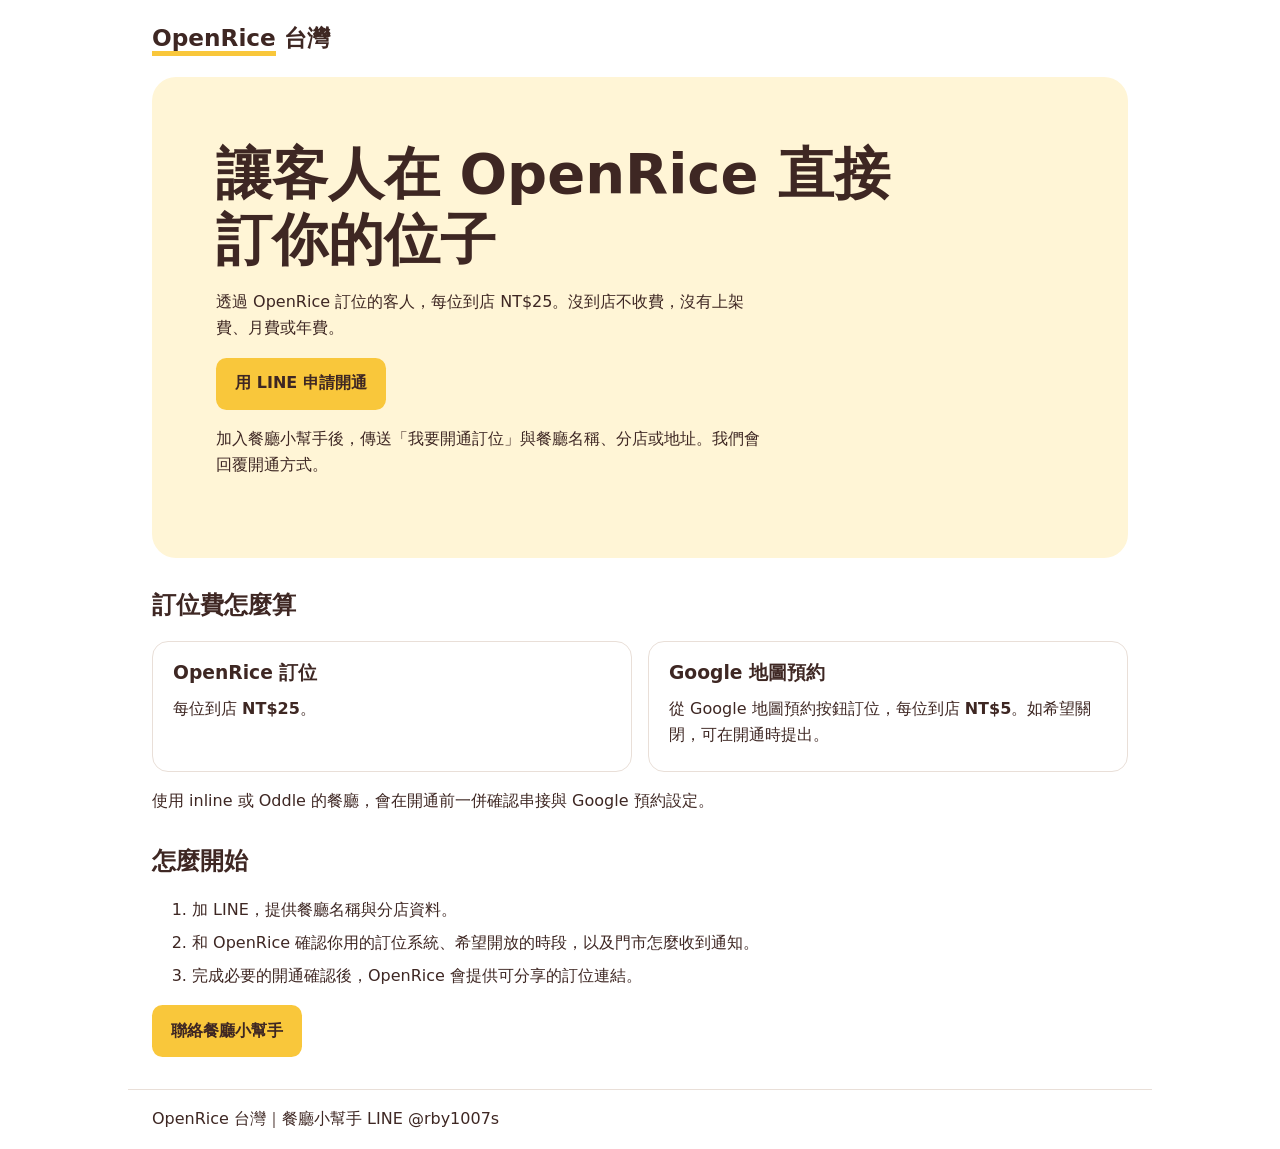
==== index.html @ 8b212c06 "Publish merchant onboarding contact page" ====
<!doctype html>
<html lang="zh-Hant-TW">
<head>
<meta charset="utf-8">
<meta name="viewport" content="width=device-width,initial-scale=1">
<meta name="description" content="OpenRice 台灣餐廳訂位開通。了解費用與申請方式，透過餐廳小幫手聯繫。">
<title>OpenRice 台灣｜餐廳訂位開通</title>
<style>
*{box-sizing:border-box}body{margin:0;background:#fff;color:#3e2723;font:1rem/1.65 system-ui,sans-serif}
header,main,footer{max-width:64rem;margin:auto;padding-inline:1.5rem}
header{padding-block:1.2rem;font-weight:800;font-size:1.45rem}header span{border-bottom:5px solid #f9c73b}
.hero{background:#fff5d6;border-radius:1.5rem;padding:clamp(1.5rem,6vw,4rem)}
h1{font-size:clamp(2rem,5vw,3.5rem);line-height:1.18;margin:0 0 1rem;max-width:18ch}
h2{line-height:1.3}.hero p{max-width:34rem}.cta{display:inline-block;background:#f9c73b;color:#3e2723;font-weight:750;border-radius:.65rem;padding:.8rem 1.2rem;text-decoration:none}
.cta:hover{background:#f5b929}.cta:focus-visible{outline:3px solid #3e2723;outline-offset:3px}
section{margin-block:2rem}.fees{display:grid;grid-template-columns:repeat(auto-fit,minmax(min(100%,18rem),1fr));gap:1rem}
article{border:1px solid #e9dfd8;border-radius:1rem;padding:1rem 1.25rem}article h3{margin:0}article p{margin-block:.4rem}
strong{font-weight:800}li{margin-block:.4rem}footer{border-top:1px solid #e9dfd8;padding-block:1rem}
</style>
</head>
<body>
<header><span>OpenRice</span> 台灣</header>
<main>
<div class="hero">
<h1>讓客人在 OpenRice 直接訂你的位子</h1>
<p>透過 OpenRice 訂位的客人，每位到店 NT$25。沒到店不收費，沒有上架費、月費或年費。</p>
<a class="cta" href="https://line.me/R/ti/p/@rby1007s">用 LINE 申請開通</a>
<p>加入餐廳小幫手後，傳送「我要開通訂位」與餐廳名稱、分店或地址。我們會回覆開通方式。</p>
</div>
<section aria-labelledby="fee">
<h2 id="fee">訂位費怎麼算</h2>
<div class="fees">
<article><h3>OpenRice 訂位</h3><p>每位到店 <strong>NT$25</strong>。</p></article>
<article><h3>Google 地圖預約</h3><p>從 Google 地圖預約按鈕訂位，每位到店 <strong>NT$5</strong>。如希望關閉，可在開通時提出。</p></article>
</div>
<p>使用 inline 或 Oddle 的餐廳，會在開通前一併確認串接與 Google 預約設定。</p>
</section>
<section aria-labelledby="steps">
<h2 id="steps">怎麼開始</h2>
<ol>
<li>加 LINE，提供餐廳名稱與分店資料。</li>
<li>和 OpenRice 確認你用的訂位系統、希望開放的時段，以及門市怎麼收到通知。</li>
<li>完成必要的開通確認後，OpenRice 會提供可分享的訂位連結。</li>
</ol>
<a class="cta" href="https://line.me/R/ti/p/@rby1007s">聯絡餐廳小幫手</a>
</section>
</main>
<footer>OpenRice 台灣｜餐廳小幫手 LINE @rby1007s</footer>
</body>
</html>
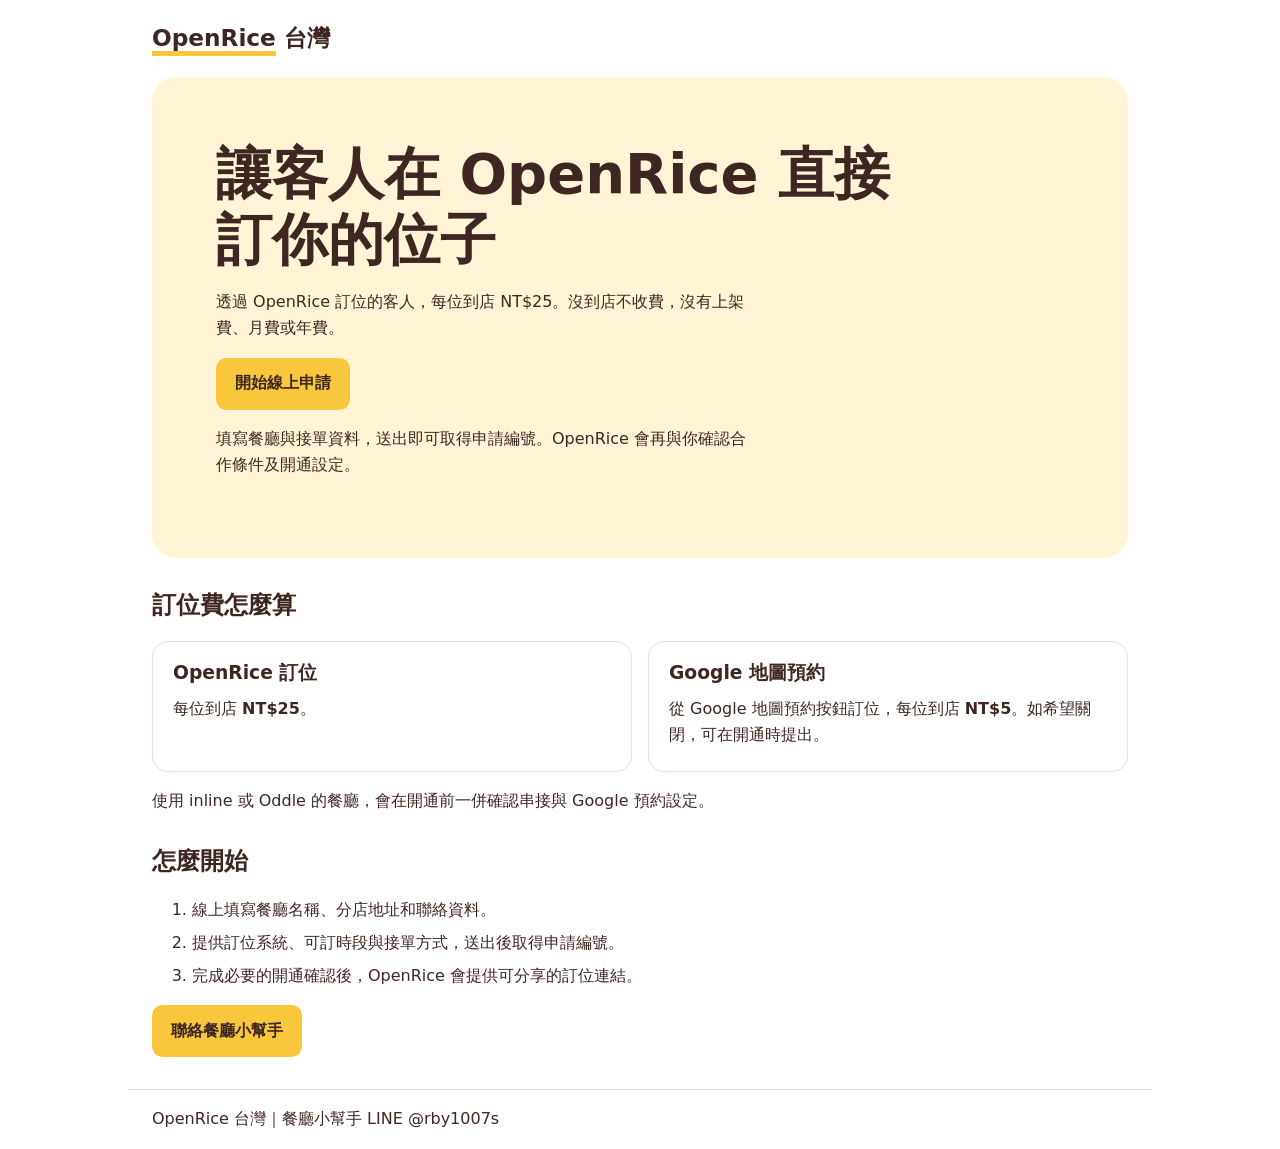
==== commit 83cadee1: "Publish six-step merchant intake form" ====
--- a/index.html
+++ b/index.html
@@ -3,7 +3,7 @@
 <head>
 <meta charset="utf-8">
 <meta name="viewport" content="width=device-width,initial-scale=1">
-<meta name="description" content="OpenRice 台灣餐廳訂位開通。了解費用與申請方式，透過餐廳小幫手聯繫。">
+<meta name="description" content="OpenRice 台灣餐廳訂位開通。了解收費並線上申請。">
 <title>OpenRice 台灣｜餐廳訂位開通</title>
 <style>
 *{box-sizing:border-box}body{margin:0;background:#fff;color:#3e2723;font:1rem/1.65 system-ui,sans-serif}
@@ -24,8 +24,8 @@
 <div class="hero">
 <h1>讓客人在 OpenRice 直接訂你的位子</h1>
 <p>透過 OpenRice 訂位的客人，每位到店 NT$25。沒到店不收費，沒有上架費、月費或年費。</p>
-<a class="cta" href="https://line.me/R/ti/p/@rby1007s">用 LINE 申請開通</a>
-<p>加入餐廳小幫手後，傳送「我要開通訂位」與餐廳名稱、分店或地址。我們會回覆開通方式。</p>
+<a class="cta" href="apply.html#apply">開始線上申請</a>
+<p>填寫餐廳與接單資料，送出即可取得申請編號。OpenRice 會再與你確認合作條件及開通設定。</p>
 </div>
 <section aria-labelledby="fee">
 <h2 id="fee">訂位費怎麼算</h2>
@@ -38,8 +38,8 @@
 <section aria-labelledby="steps">
 <h2 id="steps">怎麼開始</h2>
 <ol>
-<li>加 LINE，提供餐廳名稱與分店資料。</li>
-<li>和 OpenRice 確認你用的訂位系統、希望開放的時段，以及門市怎麼收到通知。</li>
+<li>線上填寫餐廳名稱、分店地址和聯絡資料。</li>
+<li>提供訂位系統、可訂時段與接單方式，送出後取得申請編號。</li>
 <li>完成必要的開通確認後，OpenRice 會提供可分享的訂位連結。</li>
 </ol>
 <a class="cta" href="https://line.me/R/ti/p/@rby1007s">聯絡餐廳小幫手</a>
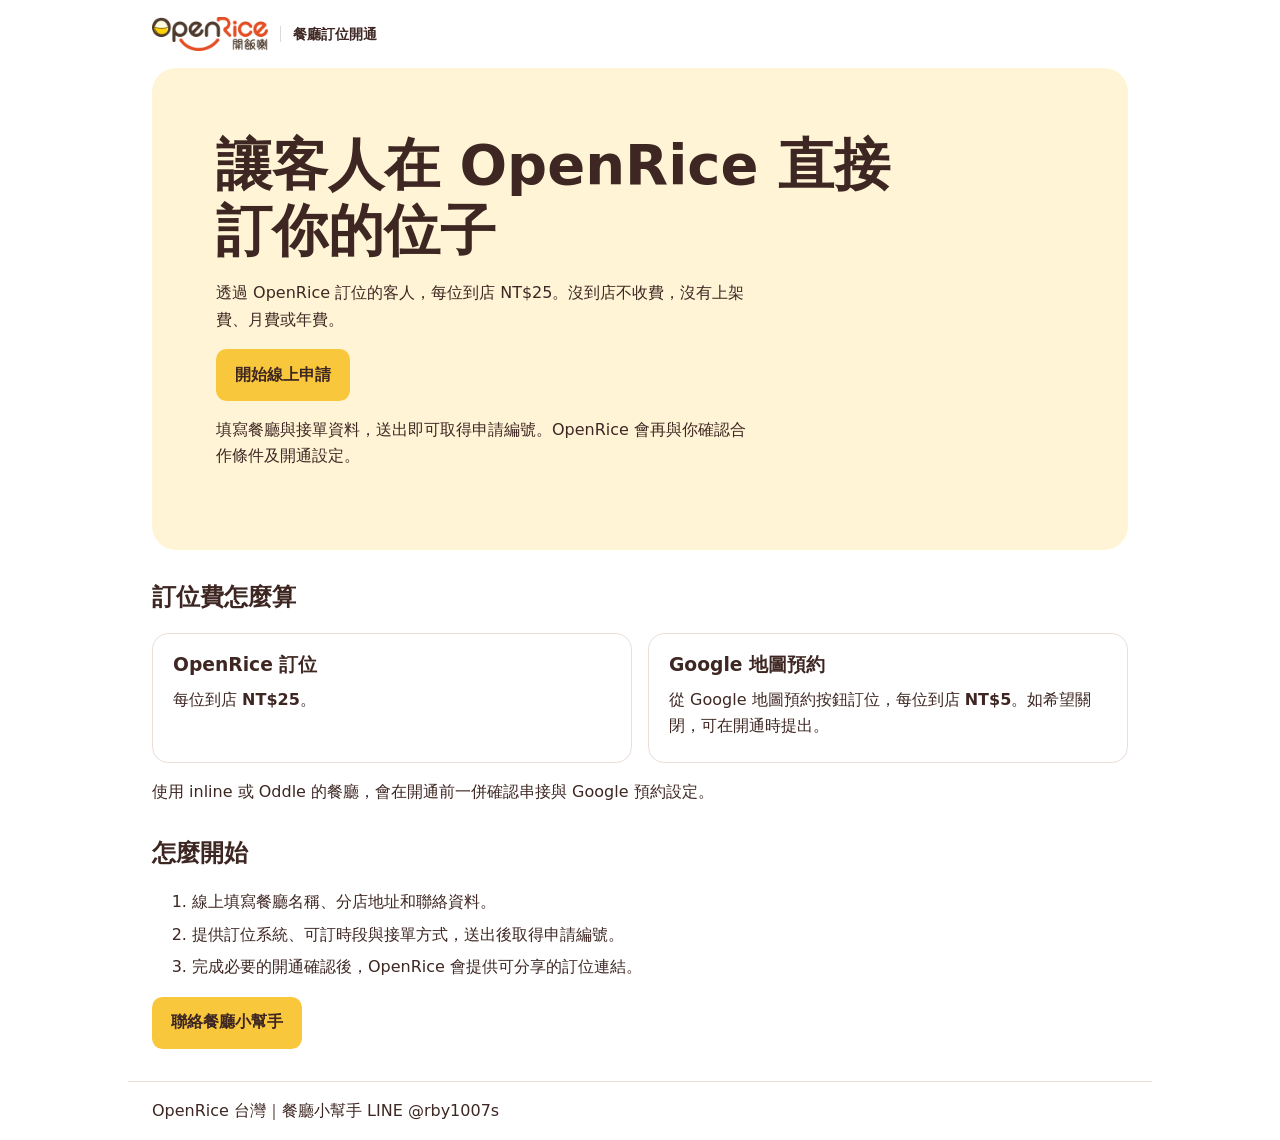
==== commit c8054c54: "Apply OpenRice branding to public onboarding" ====
--- a/index.html
+++ b/index.html
@@ -8,7 +8,7 @@
 <style>
 *{box-sizing:border-box}body{margin:0;background:#fff;color:#3e2723;font:1rem/1.65 system-ui,sans-serif}
 header,main,footer{max-width:64rem;margin:auto;padding-inline:1.5rem}
-header{padding-block:1.2rem;font-weight:800;font-size:1.45rem}header span{border-bottom:5px solid #f9c73b}
+header{display:flex;align-items:center;min-height:4.25rem;padding-block:.75rem}
 .hero{background:#fff5d6;border-radius:1.5rem;padding:clamp(1.5rem,6vw,4rem)}
 h1{font-size:clamp(2rem,5vw,3.5rem);line-height:1.18;margin:0 0 1rem;max-width:18ch}
 h2{line-height:1.3}.hero p{max-width:34rem}.cta{display:inline-block;background:#f9c73b;color:#3e2723;font-weight:750;border-radius:.65rem;padding:.8rem 1.2rem;text-decoration:none}
@@ -17,9 +17,10 @@
 article{border:1px solid #e9dfd8;border-radius:1rem;padding:1rem 1.25rem}article h3{margin:0}article p{margin-block:.4rem}
 strong{font-weight:800}li{margin-block:.4rem}footer{border-top:1px solid #e9dfd8;padding-block:1rem}
 </style>
+<link rel="stylesheet" href="assets/brand.css">
 </head>
 <body>
-<header><span>OpenRice</span> 台灣</header>
+<header><a class="brand-link" href="./"><img src="assets/openrice-logo.png" width="288" height="82" alt="OpenRice"><span>餐廳訂位開通</span></a></header>
 <main>
 <div class="hero">
 <h1>讓客人在 OpenRice 直接訂你的位子</h1>
--- a/assets/brand.css
+++ b/assets/brand.css
@@ -0,0 +1,5 @@
+.brand-link{display:inline-flex;align-items:center;gap:.75rem;color:#3e2723;text-decoration:none;font-size:.875rem;font-weight:650;line-height:1.2}
+.brand-link img{display:block;width:116px;height:auto}
+.brand-link span{border-left:1px solid #e0dad6;padding-left:.75rem}
+.brand-context{color:#70534a;font-size:.875rem}
+@media(max-width:420px){.brand-link{gap:.5rem}.brand-link img{width:98px}.brand-link span{padding-left:.5rem}}
